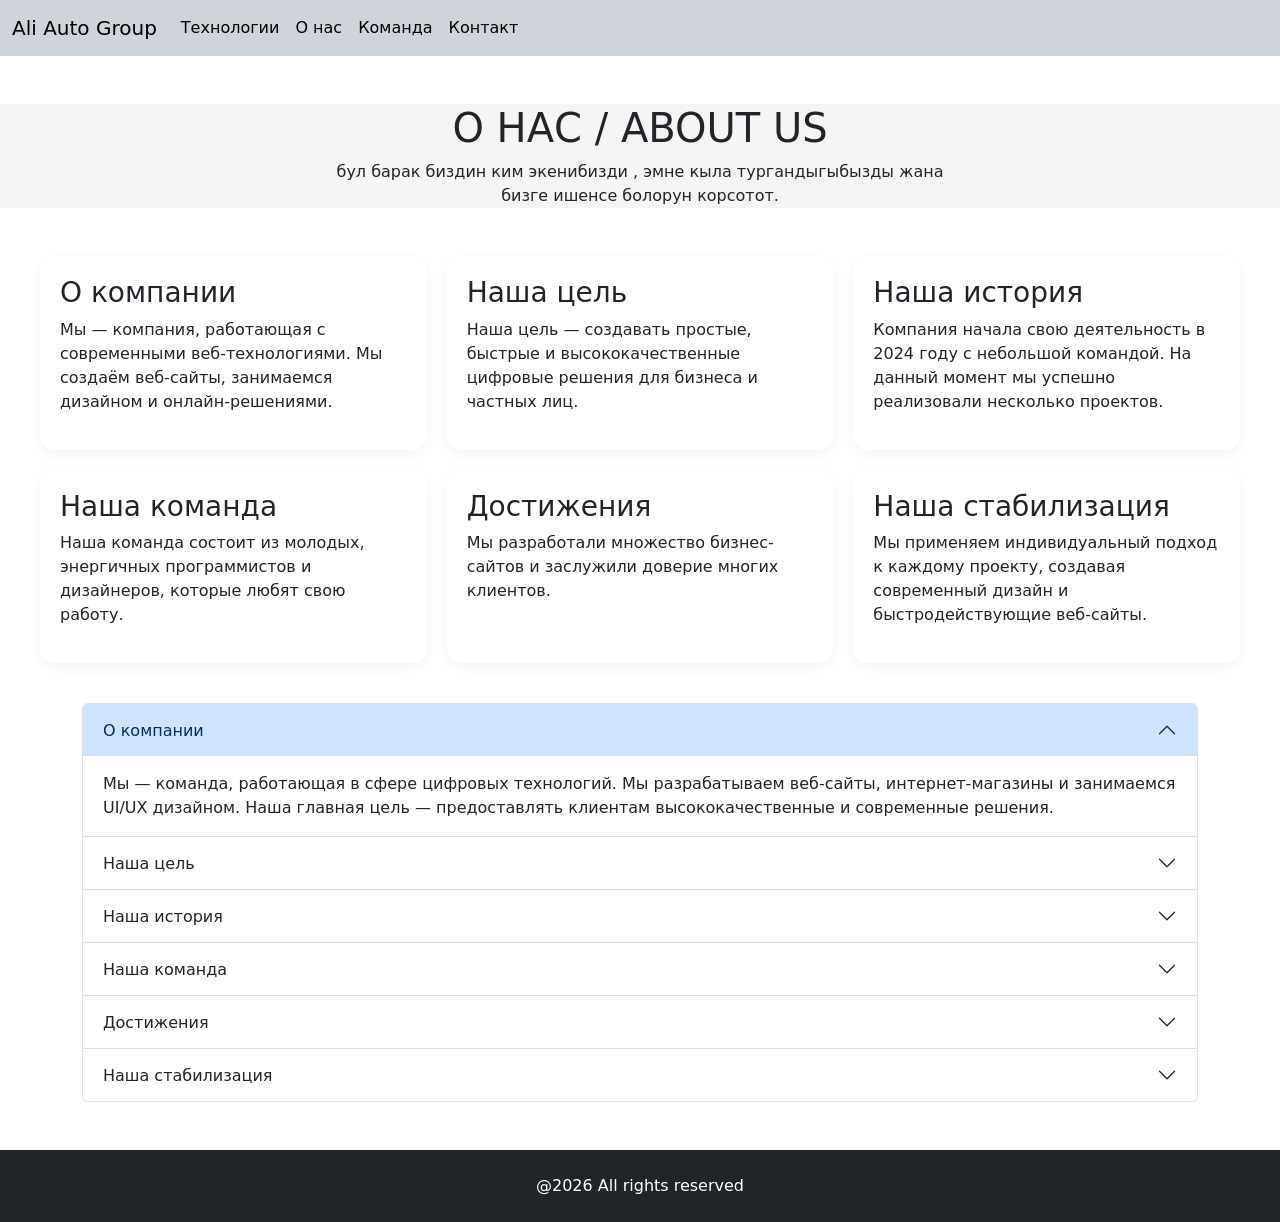
==== index.html @ f4fd5e18 "Rename inde.html to index.html" ====
<!DOCTYPE html>
<html lang="en">
<head>
    <meta charset="UTF-8">
    <meta name="viewport" content="width=device-width, initial-scale=1.0">
    <title>About Us</title>
    <style>
      .about {
        display: grid;
        grid-template-columns: repeat(auto-fit, minmax(300px, 1fr));
        gap: 20px;
        margin: 40px;
      }

      .card-custom {
        background-color: #fff;
        padding: 20px;
        border-radius: 15px;
        transition: 0.3s;
        cursor: pointer;
        box-shadow: 0 4px 15px rgba(0,0,0,0.05);
      }

      .card-custom:hover {
        transform: translateY(-10px);
      }

      @media (max-width:900) {
        .about {
          grid-template-columns: repeat(2, 1fr);
        }
      }

      @media (max-width:600) {
        .about {
          grid-template-columns: 1fr;
        }
      }

      section {
        background-color: #f5f5f5;
      }
    </style>
    <link href="https://cdn.jsdelivr.net/npm/bootstrap@5.3.8/dist/css/bootstrap.min.css" rel="stylesheet" integrity="sha384-sRIl4kxILFvY47J16cr9ZwB07vP4J8+LH7qKQnuqkuIAvNWLzeN8tE5YBujZqJLB" crossorigin="anonymous">
</head>
<body>

  <nav class="navbar navbar-expand-lg bg-dark-subtle">
  <div class="container-fluid">
    <a class="navbar-brand text-black" href="../Auto/home.html">Ali Auto Group</a>
    <button class="navbar-toggler text-white" type="button" data-bs-toggle="collapse" data-bs-target="#navbarSupportedContent" aria-controls="navbarSupportedContent" aria-expanded="false" aria-label="Toggle navigation">
      <span class="navbar-toggler-icon text-white"><i class="bi bi-list"></i></span>
    </button>
    <div class="collapse navbar-collapse" id="navbarSupportedContent">
      <ul class="navbar-nav me-auto mb-2 mb-lg-0">
        <li class="nav-item">
          <a class="nav-link text-black" href="../Auto/technologies.html">Технологии</a>
        </li>
        <li class="nav-item">
          <a class="nav-link text-black" href="../About us/inde.html">О нас</a>
        </li>
        <li class="nav-item">
          <a class="nav-link text-black" href="../About us/team.html">Команда</a>
        </li>
        <li class="nav-item">
          <a class="nav-link text-black" href="../About us/Contact Us.html">Контакт</a>
        </li>
      </ul>
    </div>
  </div>
</nav>

<section class="text-center my-5">
    <h1>
        O НАС / ABOUT US
    </h1>
    <p>
        бул барак биздин ким экенибизди , эмне кыла тургандыгыбызды жана <br> бизге ишенсе болорун корсотот.
    </p>
</section>

<div class="about">
    <div class="card-custom " onclick="scrollToSection('one')">
        <h3>О компании</h3>
        <p>Мы — компания, работающая с современными веб-технологиями. Мы создаём веб-сайты, занимаемся дизайном и онлайн-решениями.</p>
    </div>
    <div class="card-custom " onclick="scrollToSection('two')">
        <h3>Наша цель</h3>
        <p>Наша цель — создавать простые, быстрые и высококачественные цифровые решения для бизнеса и частных лиц.</p>
    </div>
    <div class="card-custom " onclick="scrollToSection('three')">
        <h3>Наша история</h3>
        <p>Компания начала свою деятельность в 2024 году с небольшой командой. На данный момент мы успешно реализовали несколько проектов.</p>
    </div>
    <div class="card-custom " onclick="scrollToSection('four')">
        <h3>Наша команда</h3>
        <p>Наша команда состоит из молодых, энергичных программистов и дизайнеров, которые любят свою работу.</p>
    </div>
    <div class="card-custom " onclick="scrollToSection('five')">
        <h3>Достижения</h3>
        <p>Мы разработали множество бизнес-сайтов и заслужили доверие многих клиентов.</p>
    </div>
    <div class="card-custom " onclick="scrollToSection('six')">
        <h3>Наша стабилизация</h3>
        <p>Мы применяем индивидуальный подход к каждому проекту, создавая современный дизайн и быстродействующие веб-сайты.</p>
    </div>
</div>

<div class="container mb-5">
    <div class="accordion" id="aboutAccordion">

      <div class="accordion-item">
        <h2 class="accordion-header">
          <button class="accordion-button" data-bs-toggle="collapse" data-bs-target="#one">
            О компании
          </button>
        </h2>
        <div id="one" class="accordion-collapse collapse show">
          <div class="accordion-body">
            Мы — команда, работающая в сфере цифровых технологий. Мы разрабатываем веб-сайты, интернет-магазины и занимаемся UI/UX дизайном. Наша главная цель — предоставлять клиентам высококачественные и современные решения.
          </div>
        </div>
      </div>

      <div class="accordion-item">
        <h2 class="accordion-header">
          <button class="accordion-button collapsed" data-bs-toggle="collapse" data-bs-target="#two">
            Наша цель
          </button>
        </h2>
        <div id="two" class="accordion-collapse collapse">
          <div class="accordion-body">
            Наша цель — сделать IТ-решения доступными для всех. Мы не просто создаём веб-сайты, мы помогаем бизнесу расти и строить долгосрочные партнёрские отношения.
          </div>
        </div>
      </div>

      <div class="accordion-item">
        <h2 class="accordion-header">
          <button class="accordion-button collapsed" data-bs-toggle="collapse" data-bs-target="#three">
            Наша история
          </button>
        </h2>
        <div id="three" class="accordion-collapse collapse">
          <div class="accordion-body">
            "Ali Auto Group" основана в 2024 году несколькими молодыми программистами. Сначала мы работали над простыми сайтами, но теперь занимаемся и реализацией крупных проектов.
          </div>
        </div>
      </div>

      <div class="accordion-item">
        <h2 class="accordion-header">
          <button class="accordion-button collapsed" data-bs-toggle="collapse" data-bs-target="#four">
            Наша команда
          </button>
        </h2>
        <div id="four" class="accordion-collapse collapse">
          <div class="accordion-body">
            В нашу команду входят фронтенд- и бэкенд-разработчики, а также дизайнеры. Каждый член команды ответственно и творчески подходит к своей работе.
          </div>
        </div>
      </div>

      <div class="accordion-item">
        <h2 class="accordion-header">
          <button class="accordion-button collapsed" data-bs-toggle="collapse" data-bs-target="#five">
            Достижения
          </button>
        </h2>
        <div id="five" class="accordion-collapse collapse">
          <div class="accordion-body">
            Мы запустили десятки веб-сайтов, сотрудничали с различными секторами бизнеса и создали стабильную клиентскую базу.
          </div>
        </div>
      </div>

      <div class="accordion-item">
        <h2 class="accordion-header">
          <button class="accordion-button collapsed" data-bs-toggle="collapse" data-bs-target="#six">
            Наша стабилизация
          </button>
        </h2>
        <div id="six" class="accordion-collapse collapse">
          <div class="accordion-body">
            Мы работаем быстро, используем современные технологии и создаем уникальные проекты, адаптированные к потребностям каждого клиента.
          </div>
        </div>
      </div>

    </div>
  </div>

    <script>
    function scrollToSection(id) {
      document.getElementById(id).scrollIntoView({ behavior: 'smooth' });

      // автоматтык ачуу
      let collapse = new bootstrap.Collapse(document.getElementById(id), {
        toggle: true
      });
    }
  </script>

  <footer class="text-center bg-dark text-white p-4 mt-5 ">
    @2026 All rights reserved
  </footer>

    <script src="https://cdn.jsdelivr.net/npm/bootstrap@5.3.8/dist/js/bootstrap.bundle.min.js" integrity="sha384-FKyoEForCGlyvwx9Hj09JcYn3nv7wiPVlz7YYwJrWVcXK/BmnVDxM+D2scQbITxI" crossorigin="anonymous"></script>
</body>
</html>
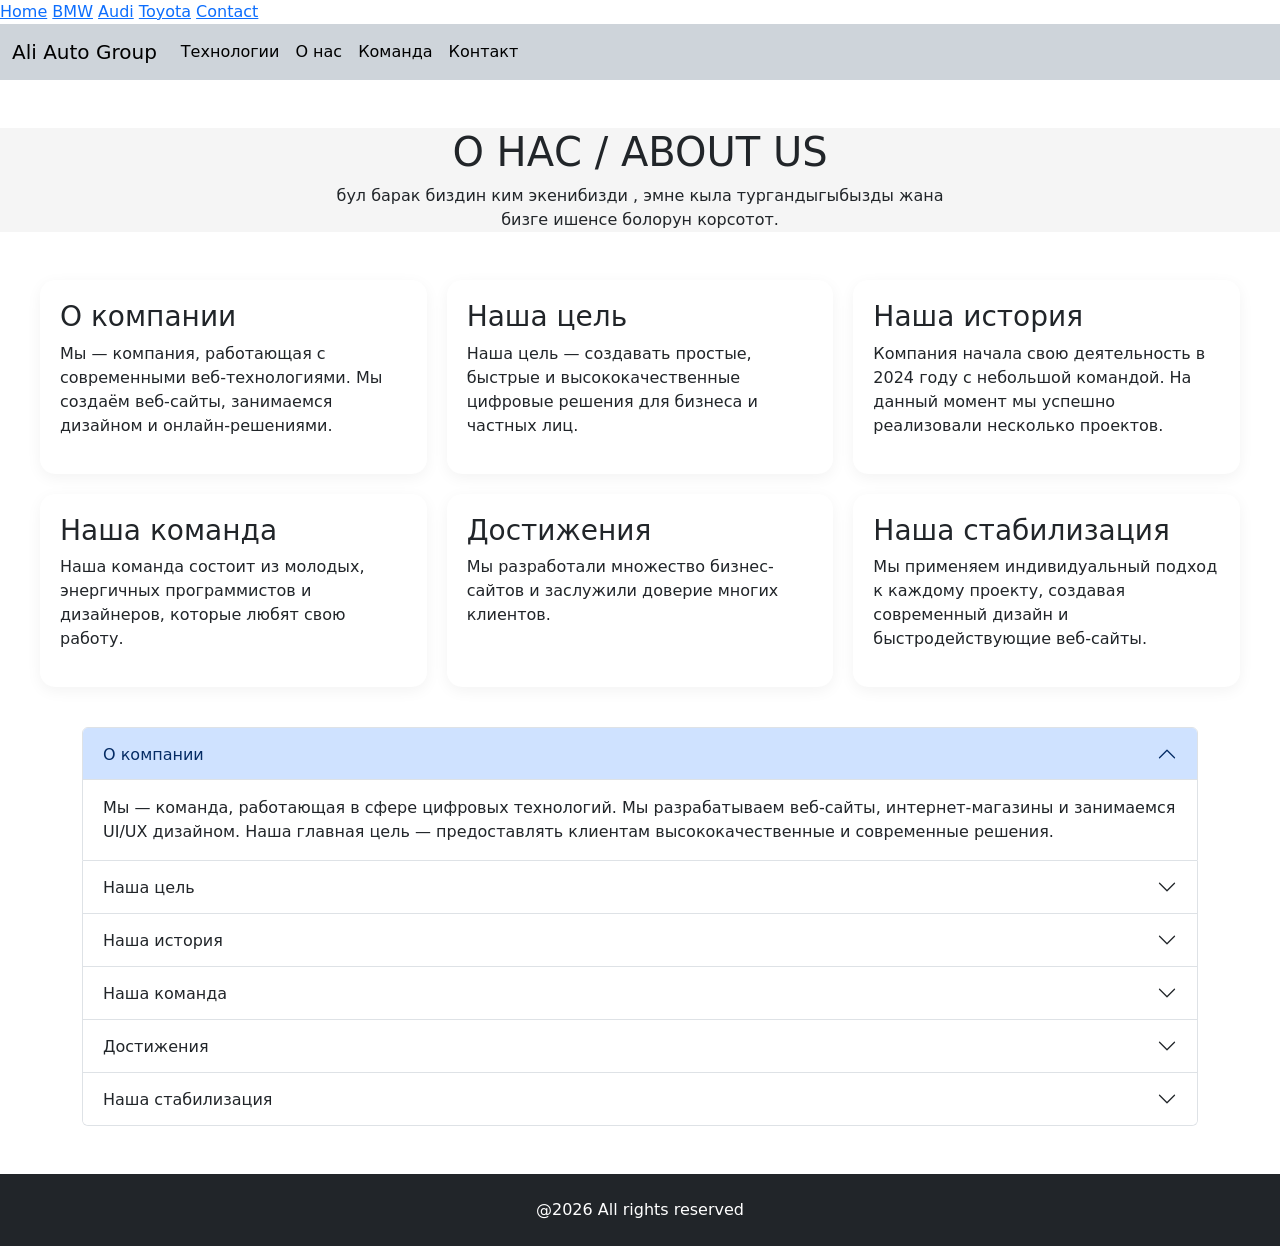
==== commit 5eaf5311: "Update index.html" ====
--- a/index.html
+++ b/index.html
@@ -45,6 +45,14 @@
 </head>
 <body>
 
+    <nav>
+  <a href="index.html">Home</a>
+  <a href="BMW.html">BMW</a>
+  <a href="Audi.html">Audi</a>
+  <a href="Toyota.html">Toyota</a>
+  <a href="contact.html">Contact</a>
+  </nav>
+
   <nav class="navbar navbar-expand-lg bg-dark-subtle">
   <div class="container-fluid">
     <a class="navbar-brand text-black" href="../Auto/home.html">Ali Auto Group</a>
